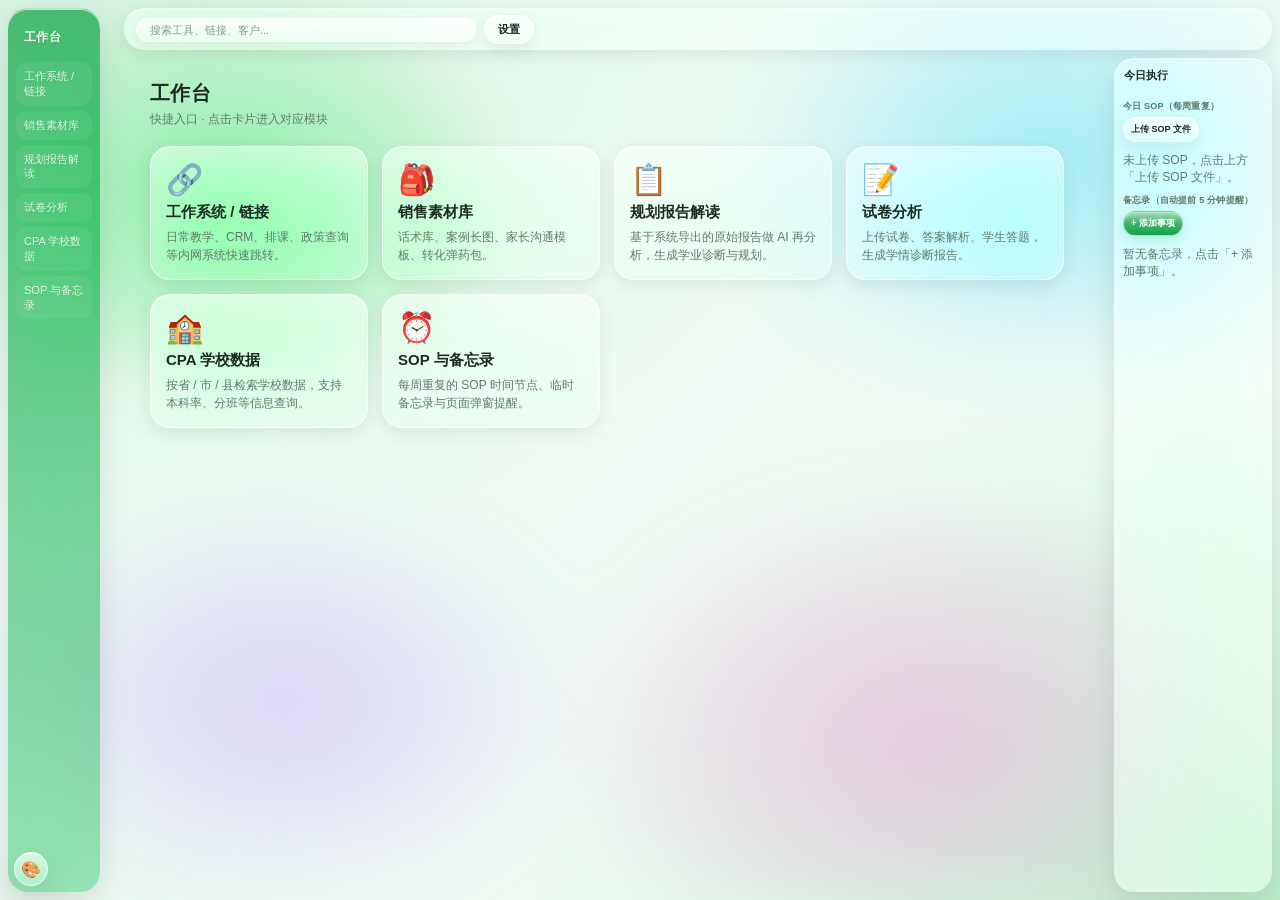
==== index.html @ dea2aa1f "deploy: 有道领世课程规划师工作台 (2026-08-12)" ====
<!DOCTYPE html>
<html lang="zh-CN" data-theme="green">
<head>
<meta charset="UTF-8">
<meta name="viewport" content="width=device-width, initial-scale=1.0">
<title>个人工作台</title>
<link rel="stylesheet" href="assets/theme.css">
</head>
<body>

<div class="aurora"></div>
<div class="vignette"></div>

<div class="app" id="app">
  <!-- 左侧导航 -->
  <aside class="sidebar" id="sidebar">
    <div class="brand" id="brandHome" title="回到主页">工作台</div>
    <nav class="nav" id="nav">
      <button class="nav-item" data-module="links">工作系统 / 链接</button>
      <button class="nav-item" data-module="materials">销售素材库</button>
      <button class="nav-item" data-module="report">规划报告解读</button>
      <button class="nav-item" data-module="exam">试卷分析</button>
      <button class="nav-item" data-module="cpa">CPA 学校数据</button>
      <button class="nav-item" data-module="sop">SOP 与备忘录</button>
    </nav>
  </aside>

  <!-- 左分割线 + 收起 -->
  <div class="divider divider-left" id="dividerLeft" title="拖动调整宽度">
    <button class="divider-btn" id="collapseLeft" title="收起">‹</button>
  </div>

  <!-- 主区 -->
  <div class="main">
    <header class="topbar">
      <input class="search" id="search" placeholder="搜索工具、链接、客户...">
      <button id="openExt" class="open-ext" style="display:none;" title="新窗口打开">↗ 打开</button>
      <button class="settings-btn" id="openSettings">设置</button>
    </header>

    <div class="workspace">
      <!-- 中间工作区 -->
      <section class="center" id="center">
        <iframe id="toolFrame" src="about:blank" title="内置工具"></iframe>
        <div id="centerContent" style="height:100%; overflow:auto;"></div>
      </section>

      <!-- 右分割线 + 收起 -->
      <div class="divider divider-right" id="dividerRight" title="拖动调整宽度">
        <button class="divider-btn" id="collapseRight" title="收起">›</button>
      </div>

      <!-- 右侧执行面板 -->
      <aside class="rightpanel" id="rightpanel">
        <div class="rp-header">今日执行</div>
        <div class="rp-body">
          <div>
            <div class="rp-section-title">今日 SOP（每周重复）</div>
            <div style="margin-bottom:10px;">
              <button class="btn ghost" id="uploadSopBtn">上传 SOP 文件</button>
              <input type="file" id="sopFile" accept=".json,.md,.txt" style="display:none;">
            </div>
            <div class="timeline" id="sopTimeline"></div>
          </div>
          <div>
            <div class="rp-section-title">备忘录（自动提前 5 分钟提醒）</div>
            <button class="btn" id="addMemoBtn" style="margin-bottom:10px;">+ 添加事项</button>
            <div id="memoList"></div>
          </div>
        </div>
      </aside>
    </div>
  </div>
</div>

<!-- 主题按钮 + 弹出面板 -->
<button class="theme-fab" id="themeBtn" title="切换主题">🎨</button>
<div class="theme-popover" id="themePopover">
  <div class="tp-title">主题</div>
  <div class="tp-options">
    <div class="tp-option" data-theme="green"><span class="tp-dot green"></span>护眼绿</div>
    <div class="tp-option" data-theme="dark"><span class="tp-dot dark"></span>暗夜</div>
    <div class="tp-option" data-theme="morandi"><span class="tp-dot morandi"></span>莫兰迪</div>
    <div class="tp-option" data-theme="pink"><span class="tp-dot pink"></span>粉橘</div>
    <div class="tp-option" data-theme="blue"><span class="tp-dot blue"></span>科技蓝</div>
  </div>
</div>

<!-- 设置弹窗 -->
<div class="modal-mask" id="settingsMask">
  <div class="modal">
    <h3>设置</h3>
    <div class="row">
      <label>豆包 AI · API Key（仅存本机）</label>
      <input class="input" id="setApiKey" type="password" placeholder="粘贴你的 API Key">
    </div>
    <div class="row">
      <label>模型</label>
      <select class="input" id="setModel">
        <option value="doubao-pro">doubao-pro</option>
        <option value="doubao-lite">doubao-lite</option>
        <option value="doubao-vision">doubao-vision</option>
      </select>
    </div>
    <div class="row">
      <label>飞书群机器人 Webhook（可选，提醒同步飞书）</label>
      <input class="input" id="setFeishu" placeholder="https://open.feishu.cn/open-apis/bot/v2/hook/...">
    </div>
    <div class="row">
      <label><input type="checkbox" id="setWeeklyClear" checked> 每周一自动清空上周备忘录及图片</label>
    </div>
    <div class="row" id="storageInfo" style="font-size:12px;color:var(--muted);"></div>
    <div class="actions">
      <button class="btn ghost" id="settingsCancel">取消</button>
      <button class="btn" id="settingsSave">保存</button>
    </div>
  </div>
</div>

<!-- 提醒弹窗 -->
<div class="reminder-mask" id="reminderMask">
  <div class="reminder">
    <div class="r-title" id="reminderTitle">提醒</div>
    <div class="r-body" id="reminderBody"></div>
    <div class="r-actions">
      <button class="btn ghost" id="reminderLater">稍后</button>
      <button class="btn" id="reminderDone">完成</button>
    </div>
  </div>
</div>

<!-- 备忘录添加弹窗 -->
<div class="modal-mask" id="memoMask">
  <div class="modal">
    <h3>添加备忘录</h3>
    <div class="row">
      <label>事项内容</label>
      <textarea class="input" id="memoText" rows="3" placeholder="要提醒的内容..."></textarea>
    </div>
    <div class="row">
      <label>提醒时间（系统自动提前 5 分钟弹出）</label>
      <input class="input" id="memoTime" type="datetime-local">
    </div>
    <div class="row">
      <label>图片（可选）</label>
      <input class="input" id="memoImg" type="file" accept="image/*">
    </div>
    <div class="actions">
      <button class="btn ghost" id="memoCancel">取消</button>
      <button class="btn" id="memoSave">保存</button>
    </div>
  </div>
</div>

<!-- 添加自定义链接弹窗 -->
<div class="modal-mask" id="linkAddMask">
  <div class="modal">
    <h3>添加自定义链接</h3>
    <div class="row">
      <label>名称</label>
      <input class="input" id="linkAddTitle" placeholder="例如：我的常用工具">
    </div>
    <div class="row">
      <label>网址</label>
      <input class="input" id="linkAddUrl" placeholder="https://...">
    </div>
    <div class="row">
      <label>描述（可选）</label>
      <input class="input" id="linkAddDesc" placeholder="简短说明...">
    </div>
    <div class="actions">
      <button class="btn ghost" id="linkAddCancel">取消</button>
      <button class="btn" id="linkAddSave">保存</button>
    </div>
  </div>
</div>

<script src="assets/app.js"></script>
</body>
</html>
---- assets/theme.css ----
/* ============================================================
   工作台 · 统一设计系统 (DESIGN v3 · iOS 26 Liquid Glass)
   风格：液态玻璃、半透明、毛玻璃模糊、柔和光晕、大圆角
   主题通过 <html data-theme="..."> 切换
   ============================================================ */

/* ---------- 主题变量 ---------- */
:root,
[data-theme="green"]{
  --primary:#16a34a; --primary-strong:#15803d; --accent:#22c55e;
  --sidebar-text:#ffffff; --sidebar-active:#22c55e;
  --text:#1c2b22; --muted:#5f7a6b; --border:rgba(255,255,255,.55);
  --primary-soft:rgba(22,163,74,.18);
  --sidebar-grad:linear-gradient(180deg,rgba(22,163,74,.72),rgba(34,197,94,.42));
  --glass:rgba(255,255,255,.5);
  --glass-strong:rgba(255,255,255,.68);
  --glass-border:rgba(255,255,255,.65);
  --bg-img:radial-gradient(120% 120% at 0% 0%,#d7f3e2 0%,transparent 55%),radial-gradient(120% 120% at 100% 100%,#bff0cf 0%,transparent 50%),linear-gradient(135deg,#eafaf0,#f3fbf6);
  --radius:20px; --radius-sm:14px; --radius-xs:11px;
}
[data-theme="dark"]{
  --primary:#34d399; --primary-strong:#10b981; --accent:#34d399;
  --sidebar-text:#e6fff4; --sidebar-active:#34d399;
  --text:#e6f0ea; --muted:#8aa79a; --border:rgba(255,255,255,.14);
  --primary-soft:rgba(52,211,153,.2);
  --sidebar-grad:linear-gradient(180deg,rgba(6,78,59,.8),rgba(16,185,129,.4));
  --glass:rgba(28,34,44,.5);
  --glass-strong:rgba(34,42,54,.62);
  --glass-border:rgba(255,255,255,.18);
  --bg-img:radial-gradient(120% 120% at 0% 0%,#0c2a22 0%,transparent 55%),radial-gradient(120% 120% at 100% 100%,#0a3a2c 0%,transparent 50%),linear-gradient(135deg,#0a141f,#0d1b16);
  --radius:20px; --radius-sm:14px; --radius-xs:11px;
}
[data-theme="morandi"]{
  --primary:#8a8580; --primary-strong:#6f6b66; --accent:#b0a89f;
  --sidebar-text:#ffffff; --sidebar-active:#a39e98;
  --text:#3f3b36; --muted:#8a857e; --border:rgba(255,255,255,.5);
  --primary-soft:rgba(138,133,128,.2);
  --sidebar-grad:linear-gradient(180deg,rgba(138,133,128,.72),rgba(163,158,152,.45));
  --glass:rgba(255,255,255,.5);
  --glass-strong:rgba(255,255,255,.66);
  --glass-border:rgba(255,255,255,.6);
  --bg-img:radial-gradient(120% 120% at 0% 0%,#e7ded3 0%,transparent 55%),radial-gradient(120% 120% at 100% 100%,#d8cfc4 0%,transparent 50%),linear-gradient(135deg,#efeae3,#f6f2ec);
  --radius:20px; --radius-sm:14px; --radius-xs:11px;
}
[data-theme="pink"]{
  --primary:#ec4899; --primary-strong:#db2777; --accent:#fb923c;
  --sidebar-text:#ffffff; --sidebar-active:#f472b6;
  --text:#3f2a33; --muted:#a77a8a; --border:rgba(255,255,255,.55);
  --primary-soft:rgba(236,72,153,.18);
  --sidebar-grad:linear-gradient(180deg,rgba(236,72,153,.72),rgba(244,114,182,.42));
  --glass:rgba(255,255,255,.5);
  --glass-strong:rgba(255,255,255,.68);
  --glass-border:rgba(255,255,255,.65);
  --bg-img:radial-gradient(120% 120% at 0% 0%,#ffd9ec 0%,transparent 55%),radial-gradient(120% 120% at 100% 100%,#ffe3d4 0%,transparent 50%),linear-gradient(135deg,#fdf0f5,#fef6f0);
  --radius:20px; --radius-sm:14px; --radius-xs:11px;
}
[data-theme="blue"]{
  --primary:#2563eb; --primary-strong:#1d4ed8; --accent:#0ea5e9;
  --sidebar-text:#ffffff; --sidebar-active:#3b82f6;
  --text:#16233a; --muted:#5f6f8a; --border:rgba(255,255,255,.55);
  --primary-soft:rgba(37,99,235,.18);
  --sidebar-grad:linear-gradient(180deg,rgba(37,99,235,.72),rgba(59,130,246,.42));
  --glass:rgba(255,255,255,.5);
  --glass-strong:rgba(255,255,255,.68);
  --glass-border:rgba(255,255,255,.65);
  --bg-img:radial-gradient(120% 120% at 0% 0%,#d6e4ff 0%,transparent 55%),radial-gradient(120% 120% at 100% 100%,#cfeafe 0%,transparent 50%),linear-gradient(135deg,#eef4fe,#f3f8ff);
  --radius:20px; --radius-sm:14px; --radius-xs:11px;
}

/* 玻璃统一参数 */
:root{
  --blur:blur(24px) saturate(200%);
  --glass-shadow:0 10px 32px rgba(0,0,0,.10), inset 0 1px 0 rgba(255,255,255,.65);
  --glass-shadow-soft:0 5px 18px rgba(0,0,0,.08), inset 0 1px 0 rgba(255,255,255,.55);
  --transition:all .28s cubic-bezier(.4,0,.2,1);
}

/* ---------- 基础 ---------- */
*{box-sizing:border-box;}
html,body{height:100%;margin:0;}
body{
  font-family:-apple-system,BlinkMacSystemFont,"SF Pro Text","Segoe UI","PingFang SC","Microsoft YaHei",sans-serif;
  color:var(--text); font-size:13px;
  background:var(--bg-img) fixed;
}
button{font-family:inherit;cursor:pointer;}
input,textarea,select{font-family:inherit;}

/* ---------- 动态极光背景 ---------- */
.aurora{
  position:fixed; inset:0; z-index:0; pointer-events:none;
  background:
    radial-gradient(38% 38% at 18% 22%, rgba(34,197,94,.40), transparent 62%),
    radial-gradient(42% 42% at 82% 18%, rgba(56,189,248,.32), transparent 62%),
    radial-gradient(48% 48% at 72% 82%, rgba(244,114,182,.28), transparent 62%),
    radial-gradient(40% 40% at 22% 78%, rgba(167,139,250,.30), transparent 62%);
  filter:blur(28px) saturate(170%);
  animation:auroraDrift 24s ease-in-out infinite alternate;
}
@keyframes auroraDrift{
  0%{transform:translate3d(0,0,0) scale(1.02);}
  50%{transform:translate3d(-3%,2%,0) scale(1.10);}
  100%{transform:translate3d(3%,-2%,0) scale(1.05);}
}
.vignette{
  position:fixed; inset:0; z-index:0; pointer-events:none;
  background:radial-gradient(130% 120% at 50% 38%, transparent 52%, rgba(0,0,0,.07) 100%);
}
/* 让内容层浮在背景之上 */
.app{position:relative; z-index:1;}

/* 入场动画 */
@keyframes fadeRise{from{opacity:0; transform:translateY(12px);}to{opacity:1; transform:none;}}
@keyframes softIn{from{opacity:0;}to{opacity:1;}}
.home-card{animation:fadeRise .55s cubic-bezier(.22,1,.36,1) backwards;}
.home-card:nth-child(1){animation-delay:.03s}
.home-card:nth-child(2){animation-delay:.08s}
.home-card:nth-child(3){animation-delay:.13s}
.home-card:nth-child(4){animation-delay:.18s}
.home-card:nth-child(5){animation-delay:.23s}
.home-card:nth-child(6){animation-delay:.28s}
.nav-item{animation:softIn .5s ease backwards;}

/* 玻璃表面顶部高光（极淡，不形成硬线） */
.sidebar,.topbar,.rightpanel,.modal,.reminder,.theme-popover,.home-card,.link-card,.tl-item,.memo-item{
  border-top:1px solid rgba(255,255,255,.32);
}
/* 侧栏左缘取消硬光带，靠阴影体现悬浮 */
.sidebar{box-shadow:var(--glass-shadow);}

/* 釉面光泽（按钮） */
.btn{position:relative; overflow:hidden;}
.btn::after{
  content:''; position:absolute; left:0; right:0; top:0; height:48%;
  background:linear-gradient(180deg, rgba(255,255,255,.42), rgba(255,255,255,0));
  border-radius:999px 999px 0 0; pointer-events:none;
}
.btn.ghost::after{display:none;}

/* ---------- 布局：三栏 ---------- */
.app{display:flex; height:100vh; overflow:hidden; gap:8px; padding:8px;}

/* 玻璃面板基类 */
.glass{ background:var(--glass); backdrop-filter:var(--blur); -webkit-backdrop-filter:var(--blur); }

/* 左侧导航 */
.sidebar{
  width:var(--sidebar-width, 92px); flex-shrink:0;
  background:var(--sidebar-grad); backdrop-filter:var(--blur); -webkit-backdrop-filter:var(--blur);
  color:var(--sidebar-text);
  padding:14px 8px; display:flex; flex-direction:column; gap:6px;
  border-radius:var(--radius);
  box-shadow:var(--glass-shadow);
  transition:width .2s ease, padding .2s ease;
  overflow:hidden;
}
.sidebar.collapsed{width:0 !important; padding:14px 0;}
.brand{font-size:12px; font-weight:700; letter-spacing:.4px; padding:6px 8px 10px; cursor:pointer; opacity:.95; transition:opacity .15s; user-select:none; text-shadow:0 1px 2px rgba(0,0,0,.15);}
.brand:hover{opacity:1;}
.nav{flex:1; display:flex; flex-direction:column; gap:5px; overflow-y:auto; overflow-x:hidden;}
.nav-item{
  display:flex; align-items:center; text-align:left;
  background:rgba(255,255,255,.08); color:var(--sidebar-text);
  padding:7px 8px; border:none; border-radius:var(--radius-xs); font-size:11px; font-weight:500; line-height:1.35;
  opacity:.85; transition:var(--transition);
  text-shadow:0 1px 1px rgba(0,0,0,.12);
}
.nav-item:hover{opacity:1; background:rgba(255,255,255,.22); transform:translateX(1px);}
.nav-item.active{
  background:linear-gradient(180deg, rgba(255,255,255,.35), rgba(255,255,255,.18));
  opacity:1; font-weight:600;
  box-shadow:0 2px 10px rgba(0,0,0,.15), inset 0 1px 0 rgba(255,255,255,.35);
}
.nav-item:active{transform:scale(.96);}

/* 分割线（无线，仅拖拽热区） */
.divider{
  width:8px; flex-shrink:0; background:transparent; position:relative; cursor:col-resize;
  display:flex; align-items:center; justify-content:center;
}
.divider:hover{background:rgba(128,128,128,.10);}
.divider.dragging{background:rgba(128,128,128,.16);}
.divider-btn{
  position:relative; z-index:2; width:16px; height:16px; border-radius:50%;
  background:var(--glass-strong); backdrop-filter:var(--blur); -webkit-backdrop-filter:var(--blur);
  color:var(--muted); border:none;
  font-size:9px; line-height:16px; text-align:center;
  box-shadow:0 2px 8px rgba(0,0,0,.12); cursor:pointer;
  opacity:0; transform:scale(.8); transition:var(--transition);
  pointer-events:auto;
}
.divider:hover .divider-btn,.divider.dragging .divider-btn{opacity:1; transform:scale(1);}
.divider-btn:hover{background:var(--primary); color:#fff; box-shadow:0 4px 12px rgba(0,0,0,.18);}

/* 主区 */
.main{flex:1; display:flex; flex-direction:column; min-width:0; gap:8px;}
.topbar{
  display:flex; align-items:center; gap:8px; padding:6px 12px;
  background:var(--glass); backdrop-filter:var(--blur); -webkit-backdrop-filter:var(--blur);
  border-radius:var(--radius);
  box-shadow:var(--glass-shadow-soft);
}
.search{
  flex:1; max-width:340px; padding:5px 13px; border:1px solid var(--glass-border);
  border-radius:999px;
  background:linear-gradient(180deg, rgba(255,255,255,.72), rgba(255,255,255,.38));
  backdrop-filter:var(--blur); -webkit-backdrop-filter:var(--blur);
  box-shadow:inset 0 1px 1px rgba(255,255,255,.8), 0 3px 10px rgba(0,0,0,.05);
  color:var(--text); font-size:11px; outline:none; transition:var(--transition);
}
.search::placeholder{color:var(--muted); opacity:.75;}
.search:focus{
  box-shadow:inset 0 1px 1px rgba(255,255,255,.9), 0 0 0 3px var(--primary-soft), 0 6px 18px rgba(0,0,0,.08);
  border-color:rgba(255,255,255,.8);
}
.settings-btn{
  border:1px solid var(--glass-border);
  background:linear-gradient(180deg, rgba(255,255,255,.62), rgba(255,255,255,.28));
  backdrop-filter:var(--blur); -webkit-backdrop-filter:var(--blur);
  color:var(--text); padding:6px 13px; border-radius:999px; font-weight:600; font-size:11px;
  box-shadow:var(--glass-shadow-soft); transition:var(--transition);
}
.settings-btn:hover{background:var(--primary); color:#fff; transform:translateY(-1px) scale(1.02);}

/* 打开外链兜底按钮 */
.open-ext{
  border:1px solid var(--glass-border);
  background:linear-gradient(180deg, rgba(255,255,255,.62), rgba(255,255,255,.28));
  backdrop-filter:var(--blur); -webkit-backdrop-filter:var(--blur);
  color:var(--primary); padding:5px 9px; border-radius:999px; font-weight:600; font-size:11px;
  box-shadow:var(--glass-shadow-soft); transition:var(--transition);
}
.open-ext:hover{background:var(--primary); color:#fff; transform:translateY(-1px) scale(1.02);}

.workspace{flex:1; display:flex; min-height:0; min-width:0; gap:8px;}
.center{flex:1; min-width:0; position:relative; overflow:auto; background:transparent;}
.center iframe{width:100%; height:100%; border:none; background:var(--glass); display:block; border-radius:var(--radius);}
.center.cpa-mode iframe{ transform:scale(0.82); transform-origin:0 0; width:121.95%; height:121.95%; }

/* 右侧执行面板 */
.rightpanel{
  width:var(--right-width, 150px); flex-shrink:0;
  background:var(--glass); backdrop-filter:var(--blur); -webkit-backdrop-filter:var(--blur);
  display:flex; flex-direction:column; overflow:hidden;
  border-radius:var(--radius);
  box-shadow:var(--glass-shadow);
  transition:width .2s ease;
}
.rightpanel.collapsed{width:0 !important;}
.rp-header{padding:9px 10px; font-weight:700; font-size:11px;}
.rp-body{flex:1; overflow-y:auto; padding:8px 9px; display:flex; flex-direction:column; gap:8px;}
.rp-section-title{font-size:9px; font-weight:700; color:var(--muted); margin-bottom:4px; letter-spacing:.2px;}
.rp-body .btn{padding:5px 7px; font-size:9px;}

/* 卡片 / 通用 */
.card{background:var(--glass); backdrop-filter:var(--blur); -webkit-backdrop-filter:var(--blur); border:1px solid var(--glass-border); border-radius:var(--radius); box-shadow:var(--glass-shadow-soft); padding:14px;}
.btn{
  border:none; border-radius:999px; padding:8px 14px; font-size:11px; font-weight:600;
  background:linear-gradient(180deg, rgba(255,255,255,.35), transparent), var(--primary);
  color:#fff; backdrop-filter:var(--blur); -webkit-backdrop-filter:var(--blur);
  border:1px solid rgba(255,255,255,.45);
  box-shadow:0 4px 14px var(--primary-soft), inset 0 1px 0 rgba(255,255,255,.35);
  transition:var(--transition);
}
.btn:hover{filter:brightness(1.06); transform:translateY(-2px) scale(1.02); box-shadow:0 8px 22px var(--primary-soft), inset 0 1px 0 rgba(255,255,255,.45);}
.btn:active{transform:translateY(0) scale(.98);}
.btn.ghost{
  background:linear-gradient(180deg, rgba(255,255,255,.62), rgba(255,255,255,.28));
  color:var(--text); border:1px solid var(--glass-border); box-shadow:var(--glass-shadow-soft);
}
.btn.ghost:hover{background:var(--primary); color:#fff; border-color:rgba(255,255,255,.4); transform:translateY(-2px) scale(1.02);}
.input,textarea,select{
  width:100%; padding:9px 12px; border:1px solid var(--glass-border); border-radius:var(--radius-xs);
  background:var(--glass-strong); backdrop-filter:var(--blur); -webkit-backdrop-filter:var(--blur);
  color:var(--text); font-size:13px; outline:none; margin-bottom:6px; transition:box-shadow .15s,border-color .15s;
}
.input:focus,textarea:focus,select:focus{box-shadow:0 0 0 4px var(--primary-soft);}

/* 主页卡片 */
.home-wrap{padding:22px 26px; max-width:1040px; margin:0 auto;}
.home-title{font-size:20px; font-weight:700; margin-bottom:4px; letter-spacing:.3px;}
.home-sub{color:var(--muted); font-size:12px; margin-bottom:18px;}
.home-grid{display:grid; grid-template-columns:repeat(auto-fill,minmax(180px,1fr)); gap:14px;}
.home-card{
  position:relative; overflow:hidden;
  background:linear-gradient(180deg, rgba(255,255,255,.58), rgba(255,255,255,.28));
  backdrop-filter:var(--blur); -webkit-backdrop-filter:var(--blur);
  border:1px solid var(--glass-border); border-radius:var(--radius); box-shadow:var(--glass-shadow-soft);
  padding:15px; cursor:pointer; text-align:left; display:flex; flex-direction:column; gap:6px;
  transition:var(--transition);
}
.home-card::before{
  content:''; position:absolute; top:0; left:-120%; width:70%; height:100%;
  background:linear-gradient(90deg, transparent, rgba(255,255,255,.45), transparent);
  transform:skewX(-18deg); transition:left .7s ease;
  pointer-events:none;
}
.home-card:hover{transform:translateY(-4px) scale(1.01); box-shadow:var(--glass-shadow); border-color:var(--primary);}
.home-card:hover::before{left:140%;}
.home-card .hc-emoji{font-size:24px;}
.home-card .hc-title{font-weight:700; font-size:13px;}
.home-card .hc-desc{font-size:10px; color:var(--muted); line-height:1.45;}
.home-card .hc-emoji{font-size:30px;}
.home-card .hc-title{font-weight:700; font-size:15px;}
.home-card .hc-desc{font-size:12px; color:var(--muted); line-height:1.5;}

/* 链接卡片网格 */
.link-grid{display:grid; grid-template-columns:repeat(auto-fill,minmax(190px,1fr)); gap:14px; padding:20px;}
.link-card{
  background:var(--glass); backdrop-filter:var(--blur); -webkit-backdrop-filter:var(--blur);
  border:1px solid var(--glass-border); border-radius:var(--radius); box-shadow:var(--glass-shadow-soft);
  padding:16px; text-decoration:none; color:var(--text); display:flex; flex-direction:column; gap:6px;
  transition:transform .15s,box-shadow .15s,border-color .15s; position:relative;
}
.link-card:hover{transform:translateY(-2px); box-shadow:var(--glass-shadow); border-color:var(--primary);}
.link-card .lc-emoji{font-size:24px;}
.link-card .lc-title{font-weight:700; font-size:14px;}
.link-card .lc-desc{font-size:11px; color:var(--muted); line-height:1.4;}
.link-del{
  position:absolute; top:8px; right:8px; width:22px; height:22px; border-radius:50%; border:none;
  background:rgba(0,0,0,.12); color:var(--text); font-size:16px; line-height:1;
  display:flex; align-items:center; justify-content:center; cursor:pointer; opacity:0;
  transition:opacity .15s, background .15s; z-index:2;
}
.link-card:hover .link-del{opacity:1;}
.link-del:hover{background:var(--bad); color:#fff;}
.link-add{
  border:1.5px dashed var(--glass-border); background:transparent; align-items:center; justify-content:center; text-align:center;
  color:var(--muted); min-height:96px;
}
.link-add .lc-emoji{font-size:28px;}
.link-add:hover{border-color:var(--primary); color:var(--text); background:var(--glass);}

/* SOP 时间轴 / 备忘录项 */
.timeline{display:flex; flex-direction:column; gap:5px;}
.tl-item{
  display:flex; gap:6px; align-items:flex-start; background:var(--glass-strong);
  border:1px solid var(--glass-border); border-radius:var(--radius-xs); padding:6px 7px;
  backdrop-filter:var(--blur); -webkit-backdrop-filter:var(--blur);
}
.tl-time{font-weight:700; color:var(--primary); font-size:9px; min-width:34px;}
.tl-text{flex:1; font-size:9px; line-height:1.4;}
.tl-img{max-width:100%; border-radius:5px; margin-top:4px; display:block;}
.tl-check{margin-top:1px; transform:scale(.82);}
.memo-item{
  background:var(--glass-strong); border:1px solid var(--glass-border); border-radius:var(--radius-xs);
  padding:6px 7px; margin-bottom:5px; backdrop-filter:var(--blur); -webkit-backdrop-filter:var(--blur);
}
.tl-item.done .tl-text, .memo-item.done .memo-time, .memo-item.done > div:last-child{ text-decoration:line-through; color:var(--muted); }
.tl-item.done{opacity:.6;}
.memo-time{font-size:9px; color:var(--muted);}
.memo-tag{display:inline-block; font-size:8px; background:var(--primary); color:#fff; border-radius:999px; padding:1px 5px; margin-left:3px;}
.memo-del{border:none;background:none;color:var(--muted);cursor:pointer;font-size:11px;line-height:1;padding:0 2px;}
.memo-del:hover{color:#ef4444;}

/* 主题按钮 + 弹出面板 */
.theme-fab{
  position:fixed; left:14px; bottom:14px; z-index:70;
  width:34px; height:34px; border-radius:50%; border:1px solid var(--glass-border);
  background:linear-gradient(180deg, rgba(255,255,255,.7), rgba(255,255,255,.35));
  backdrop-filter:var(--blur); -webkit-backdrop-filter:var(--blur);
  color:var(--text); font-size:16px; box-shadow:var(--glass-shadow); cursor:pointer;
  display:flex; align-items:center; justify-content:center; transition:var(--transition);
}
.theme-fab:hover{transform:scale(1.1) rotate(12deg); box-shadow:var(--glass-shadow);}
.theme-popover{
  position:fixed; left:14px; bottom:56px; z-index:71; width:150px;
  background:var(--glass-strong); backdrop-filter:var(--blur); -webkit-backdrop-filter:var(--blur);
  border:1px solid var(--glass-border); border-radius:var(--radius-sm); box-shadow:var(--glass-shadow);
  padding:10px; display:none; flex-direction:column; gap:6px;
}
.theme-popover.show{display:flex;}
.tp-title{font-size:11px; color:var(--muted); font-weight:600; margin-bottom:2px;}
.tp-option{
  display:flex; align-items:center; gap:8px; padding:7px 9px; border-radius:var(--radius-xs);
  cursor:pointer; font-size:12px; transition:background .15s;
}
.tp-option:hover{background:var(--glass);}
.tp-dot{width:13px; height:13px; border-radius:50%; border:2px solid transparent;}
.tp-dot.green{background:#16a34a;}
.tp-dot.dark{background:#0f172a;}
.tp-dot.morandi{background:#8a8580;}
.tp-dot.pink{background:#ec4899;}
.tp-dot.blue{background:#2563eb;}
.tp-option.active .tp-dot{border-color:var(--text);}

/* 设置弹窗 */
.modal-mask{ position:fixed; inset:0; background:rgba(0,0,0,.28); backdrop-filter:blur(4px); display:none; align-items:center; justify-content:center; z-index:100; }
.modal-mask.show{display:flex;}
.modal{
  width:420px; max-width:92vw; background:var(--glass-strong); backdrop-filter:var(--blur); -webkit-backdrop-filter:var(--blur);
  border:1px solid var(--glass-border); border-radius:var(--radius); padding:22px; box-shadow:var(--glass-shadow);
}
.modal h3{margin:0 0 14px; font-size:17px;}
.modal .row{margin-bottom:12px;}
.modal label{display:block; font-size:12px; color:var(--muted); margin-bottom:5px; font-weight:600;}
.modal .actions{display:flex; justify-content:flex-end; gap:10px; margin-top:8px;}

/* 提醒弹窗 */
.reminder-mask{ position:fixed; inset:0; background:rgba(0,0,0,.32); backdrop-filter:blur(5px); display:none; align-items:center; justify-content:center; z-index:200; }
.reminder-mask.show{display:flex;}
.reminder{
  width:420px; max-width:92vw; background:var(--glass-strong); backdrop-filter:var(--blur); -webkit-backdrop-filter:var(--blur);
  border:1px solid var(--glass-border); border-radius:var(--radius); padding:22px; box-shadow:var(--glass-shadow); border-top:5px solid var(--primary);
}
.reminder .r-title{font-size:16px; font-weight:700; margin-bottom:8px; color:var(--primary);}
.reminder .r-body{font-size:14px; line-height:1.7; margin-bottom:14px;}
.reminder img{max-width:100%; border-radius:10px; margin-top:8px;}
.reminder .r-actions{display:flex; gap:10px; justify-content:flex-end;}

/* 滚动条 */
::-webkit-scrollbar{width:7px; height:7px;}
::-webkit-scrollbar-thumb{background:var(--muted); border-radius:999px; opacity:.5;}
::-webkit-scrollbar-thumb:hover{background:var(--primary);}

/* 响应式 */
@media (max-width:900px){
  .rightpanel{width:200px !important;}
  .home-grid{grid-template-columns:1fr 1fr;}
}
@media (max-width:640px){
  .sidebar{width:0 !important; padding:14px 0;}
  .divider-left{display:none;}
  .rightpanel{width:0 !important;}
  .divider-right{display:none;}
  .home-grid{grid-template-columns:1fr;}
}
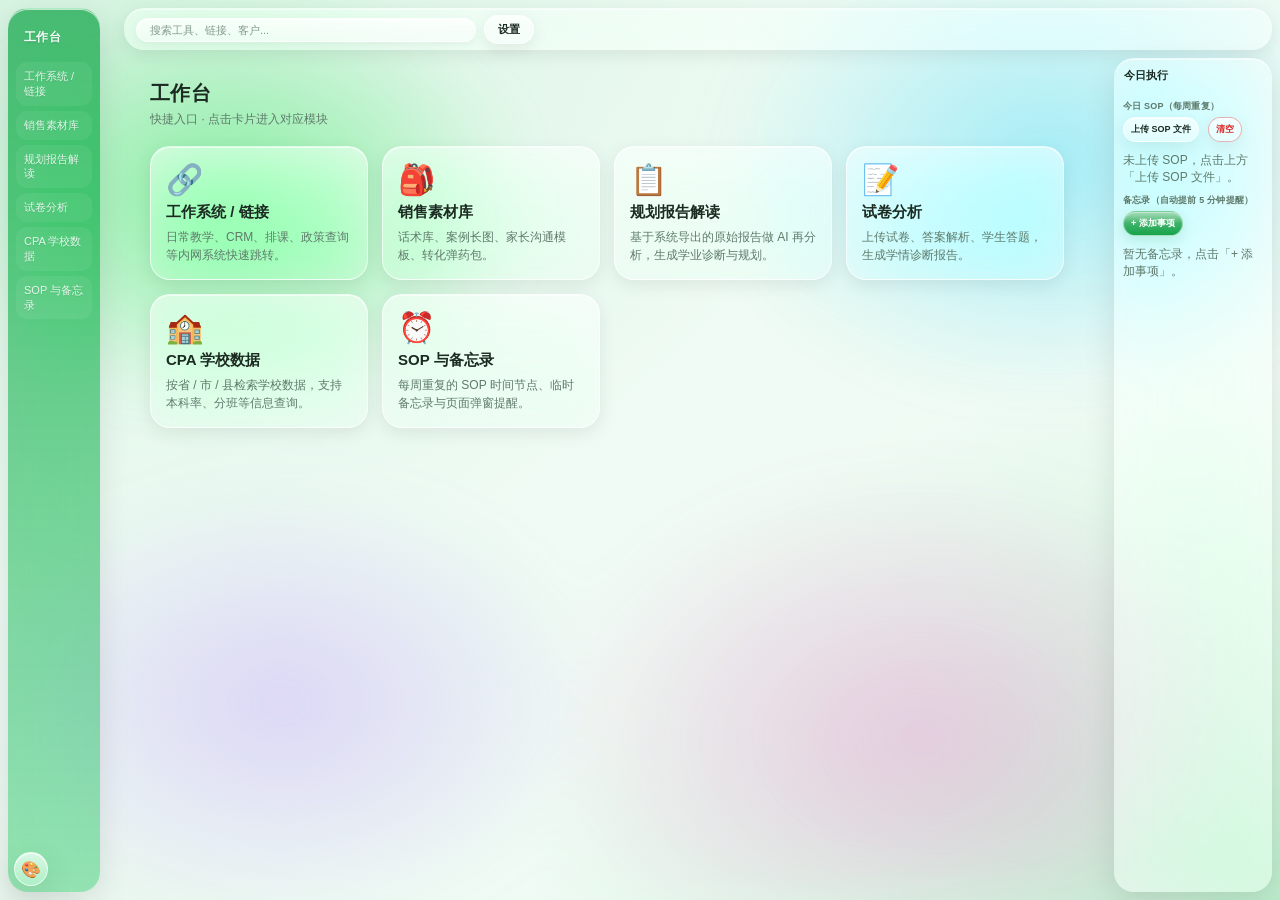
==== commit d06ad6ba: "deploy: 2026-08-12T16:07" ====
--- a/index.html
+++ b/index.html
@@ -58,6 +58,7 @@
             <div class="rp-section-title">今日 SOP（每周重复）</div>
             <div style="margin-bottom:10px;">
               <button class="btn ghost" id="uploadSopBtn">上传 SOP 文件</button>
+              <button class="btn ghost danger" id="clearSopBtn" style="margin-left:6px;">清空</button>
               <input type="file" id="sopFile" accept=".json,.md,.txt" style="display:none;">
             </div>
             <div class="timeline" id="sopTimeline"></div>
--- a/assets/theme.css
+++ b/assets/theme.css
@@ -269,6 +269,8 @@
   color:var(--text); border:1px solid var(--glass-border); box-shadow:var(--glass-shadow-soft);
 }
 .btn.ghost:hover{background:var(--primary); color:#fff; border-color:rgba(255,255,255,.4); transform:translateY(-2px) scale(1.02);}
+.btn.ghost.danger{color:#dc2626; border-color:rgba(220,38,38,.35);}
+.btn.ghost.danger:hover{background:#dc2626; color:#fff; border-color:rgba(220,38,38,.6);}
 .input,textarea,select{
   width:100%; padding:9px 12px; border:1px solid var(--glass-border); border-radius:var(--radius-xs);
   background:var(--glass-strong); backdrop-filter:var(--blur); -webkit-backdrop-filter:var(--blur);
@@ -353,6 +355,23 @@
 .memo-del{border:none;background:none;color:var(--muted);cursor:pointer;font-size:11px;line-height:1;padding:0 2px;}
 .memo-del:hover{color:#ef4444;}
 
+/* SOP markdown 渲染 */
+.md-card{line-height:1.7; font-size:13px; overflow-wrap:anywhere;}
+.md-card .md-h1,.md-card .md-h2,.md-card .md-h3,.md-card .md-h4,.md-card .md-h5,.md-card .md-h6{margin:14px 0 6px; line-height:1.3; font-weight:700;}
+.md-card .md-h1{font-size:19px;} .md-card .md-h2{font-size:17px;} .md-card .md-h3{font-size:15px;} .md-card .md-h4,.md-card .md-h5,.md-card .md-h6{font-size:13px;}
+.md-card .md-p{margin:6px 0; color:var(--text);}
+.md-card .md-ul,.md-card .md-ol{margin:6px 0; padding-left:20px;}
+.md-card .md-ul li,.md-card .md-ol li{margin:3px 0;}
+.md-card .md-pre{background:var(--glass-strong); border:1px solid var(--glass-border); border-radius:var(--radius-xs); padding:10px 12px; overflow:auto; font-size:12px;}
+.md-card .md-pre code{font-family:ui-monospace,Menlo,Consolas,monospace;}
+.md-card code{background:var(--glass-strong); border-radius:4px; padding:1px 4px; font-size:12px; font-family:ui-monospace,Menlo,Consolas,monospace;}
+.md-card .md-quote{border-left:3px solid var(--primary); margin:8px 0; padding:4px 12px; color:var(--muted); background:var(--glass-strong); border-radius:0 var(--radius-xs) var(--radius-xs) 0;}
+.md-card .md-hr{border:none; border-top:1px solid var(--glass-border); margin:12px 0;}
+.md-card .md-table{border-collapse:collapse; width:100%; margin:8px 0; font-size:12px;}
+.md-card .md-table th,.md-card .md-table td{border:1px solid var(--glass-border); padding:5px 8px; text-align:left; vertical-align:top;}
+.md-card .md-table th{background:var(--glass-strong); font-weight:700;}
+.md-card a{color:var(--primary); text-decoration:underline;}
+
 /* 主题按钮 + 弹出面板 */
 .theme-fab{
   position:fixed; left:14px; bottom:14px; z-index:70;
